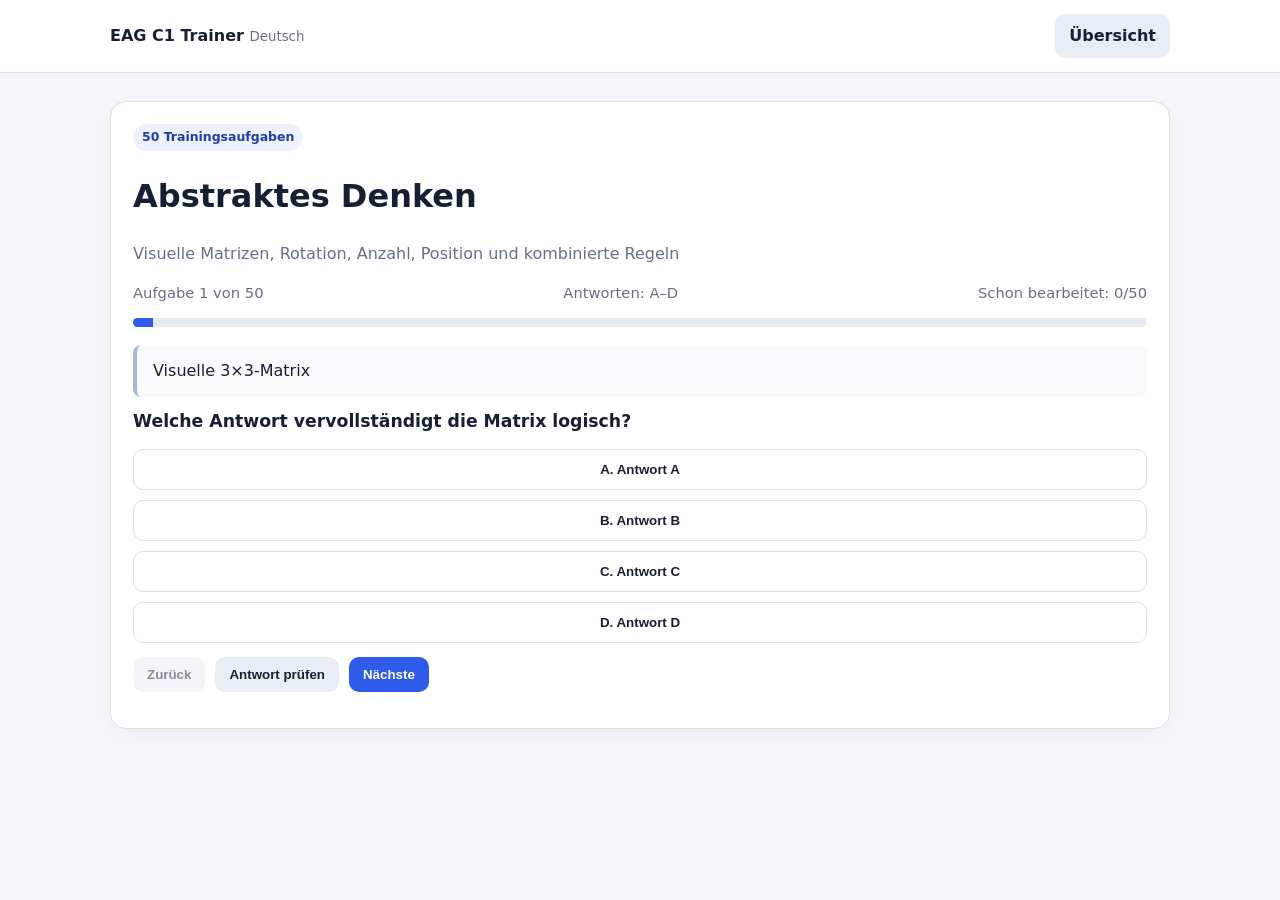
==== 01_abstraktes-denken.html @ 670ae776 "Add files via upload" ====
<!doctype html>
<html lang="de">
<head><meta charset="utf-8"><meta name="viewport" content="width=device-width,initial-scale=1">
<title>EAG C1 Training</title><link rel="stylesheet" href="style.css"></head>
<body data-module="abstract">
<header><div class="topbar"><div class="brand">EAG C1 Trainer <small>Deutsch</small></div><a class="btn secondary" href="index.html">Übersicht</a></div></header>
<main>
<div class="card">
  <span class="badge">50 Trainingsaufgaben</span>
  <h1 id="title"></h1><p id="subtitle" class="muted"></p>
  <div class="meta"><span id="count"></span><span>Antworten: A–D</span><span id="seenCount"></span></div>
  <div class="progress"><div id="bar"></div></div>
  <div class="question">
    <div id="context" class="context"></div>
    <div id="prompt" class="qtext"></div>
    <div id="options" class="options"></div>
    <div id="feedback"></div>
  </div>
  <div class="toolbar">
    <button id="prev" class="secondary">Zurück</button>
    <button id="check" class="secondary">Antwort prüfen</button>
    <button id="next" class="primary">Nächste</button>
  </div>
</div>
</main>
<script src="questions.js"></script><script src="trainer.js"></script>
</body></html>
---- style.css ----
:root{
  --bg:#f5f7fb; --panel:#fff; --text:#172033; --muted:#667085; --border:#dbe1ea;
  --accent:#2f5bea; --accent-dark:#1e3fa8; --good:#137a4b; --bad:#b63a3a; --warn:#8a6200;
}
*{box-sizing:border-box}
html{scroll-behavior:smooth}
body{margin:0;font-family:Inter,system-ui,-apple-system,BlinkMacSystemFont,"Segoe UI",Roboto,Arial,sans-serif;background:var(--bg);color:var(--text);line-height:1.5}
header{position:sticky;top:0;z-index:20;background:#fff;border-bottom:1px solid var(--border)}
.topbar{max-width:1100px;margin:auto;padding:14px 20px;display:flex;gap:16px;align-items:center;justify-content:space-between}
.brand{font-weight:850}.brand small{font-weight:500;color:var(--muted)}
.timer{font-variant-numeric:tabular-nums;font-weight:850;background:#eef2ff;padding:8px 12px;border-radius:10px}
main{max-width:1100px;margin:28px auto;padding:0 20px 70px}
.hero,.card{background:var(--panel);border:1px solid var(--border);border-radius:16px;padding:22px;box-shadow:0 6px 22px rgba(23,32,51,.04)}
.hero h1{margin:0 0 8px;font-size:clamp(1.6rem,3vw,2.35rem)}
.muted{color:var(--muted)}
.grid{display:grid;grid-template-columns:repeat(auto-fit,minmax(245px,1fr));gap:16px;margin-top:18px}
.tile{display:block;background:#fff;border:1px solid var(--border);border-radius:14px;padding:18px;text-decoration:none;color:inherit;transition:.15s}
.tile:hover{transform:translateY(-2px);border-color:#aeb8ca;box-shadow:0 8px 22px rgba(23,32,51,.06)}
.tile h2{font-size:1.05rem;margin:0 0 8px}
.badge{display:inline-block;border-radius:999px;padding:4px 9px;background:#eef2ff;color:var(--accent-dark);font-size:.78rem;font-weight:750}
.toolbar{display:flex;gap:10px;flex-wrap:wrap;align-items:center;margin:14px 0}
button,.btn{appearance:none;border:0;border-radius:10px;padding:10px 14px;font-weight:750;cursor:pointer;text-decoration:none;display:inline-flex;align-items:center;justify-content:center}
.primary{background:var(--accent);color:#fff}.secondary{background:#e9edf5;color:var(--text)}.danger{background:#feeaea;color:var(--bad)}
button:disabled{opacity:.5;cursor:not-allowed}
.progress{height:9px;background:#e6eaf1;border-radius:99px;overflow:hidden;margin:14px 0}.progress>div{height:100%;background:var(--accent)}
.meta{display:flex;justify-content:space-between;gap:12px;flex-wrap:wrap;color:var(--muted);font-size:.92rem}
.question{margin-top:18px}.qtext{font-size:1.08rem;font-weight:700;margin-bottom:14px}
.context{background:#f8fafc;border-left:4px solid #aab8d5;padding:14px 16px;border-radius:8px;margin:12px 0;white-space:pre-wrap}
.options{display:grid;gap:10px}
.option{width:100%;text-align:left;background:#fff;border:1px solid var(--border);padding:12px 14px;border-radius:10px;color:var(--text)}
.option:hover{border-color:#91a3cc;background:#fafbff}
.option.selected{border-color:var(--accent);background:#eef3ff}
.option.correct{border-color:var(--good);background:#ebf8f1}
.option.wrong{border-color:var(--bad);background:#fff0f0}
.feedback{margin-top:15px;padding:14px;border-radius:10px}.feedback.good{background:#ebf8f1;color:#0f603d}.feedback.bad{background:#fff0f0;color:#8b2f2f}
.pattern{font-size:2rem;letter-spacing:.28rem;text-align:center;padding:18px;background:#f8fafc;border-radius:12px;margin:10px 0;overflow:auto}
.matrix{display:grid;grid-template-columns:repeat(3,72px);gap:8px;justify-content:center;margin:16px 0}
.cell{height:72px;border:1px solid var(--border);border-radius:8px;background:#fff;display:flex;align-items:center;justify-content:center;font-size:1.7rem}
.tablewrap{overflow:auto}.data-table{border-collapse:collapse;width:100%;margin:12px 0}.data-table th,.data-table td{border:1px solid var(--border);padding:8px 10px;text-align:right}.data-table th:first-child,.data-table td:first-child{text-align:left}
.schedule{display:grid;grid-template-columns:90px 1fr;gap:5px;margin:12px 0}.slot{padding:8px;border:1px solid var(--border);background:#fff}.slot.busy{background:#eef0f5;color:#606b82}
.resultbox{padding:18px;background:#fff;border:1px solid var(--border);border-radius:14px;margin-top:18px}
.score{font-size:2.4rem;font-weight:900}
.notice{background:#fff8e6;border:1px solid #efd99c;color:#6f510f;padding:14px;border-radius:10px}
.section-nav{display:flex;gap:8px;flex-wrap:wrap;margin:16px 0}.section-pill{font-size:.82rem;padding:7px 10px;border-radius:999px;background:#edf0f5}.section-pill.active{background:var(--accent);color:#fff}
.exam-grid{display:grid;grid-template-columns:repeat(auto-fit,minmax(45px,1fr));gap:6px}.qnav{padding:8px;border-radius:8px;background:#edf0f5;text-align:center;cursor:pointer}.qnav.answered{background:#dfe8ff}.qnav.current{outline:2px solid var(--accent)}
footer{max-width:1100px;margin:0 auto;padding:0 20px 50px;color:var(--muted);font-size:.9rem}
@media(max-width:650px){.topbar{align-items:flex-start}.timer{font-size:.92rem}.matrix{grid-template-columns:repeat(3,60px)}.cell{height:60px}}


/* Assessment-center visual modules */
.visual-matrix{display:grid;grid-template-columns:repeat(3,minmax(82px,118px));gap:9px;justify-content:center;margin:8px auto;max-width:390px}
.visual-cell{aspect-ratio:1/1;border:2px solid #d7deea;border-radius:12px;background:#fff;display:flex;align-items:center;justify-content:center;padding:8px;box-shadow:0 2px 7px rgba(23,32,51,.04)}
.visual-cell svg{width:100%;height:100%}.questionmark{font-size:2.4rem;font-weight:900;color:#2f5bea}
.visual-option{min-height:92px;display:flex!important;align-items:center;gap:12px;text-align:center!important;position:relative}
.visual-option svg{width:72px;height:72px;margin:auto}.opt-letter{font-weight:900;background:#eef2ff;color:#2449b5;border-radius:8px;padding:5px 8px;align-self:flex-start}
.assessment-calendar{border:1px solid #dbe1ea;border-radius:12px;overflow:hidden;background:white;margin-bottom:14px}
.calendar-head{display:flex;justify-content:space-between;align-items:center;background:#eef3ff;padding:11px 13px;color:#203768}.calendar-head span{font-size:.82rem}
.cal-row{display:grid;grid-template-columns:110px 1fr;border-top:1px solid #e4e8ef;min-height:42px}.cal-time{padding:9px 12px;font-variant-numeric:tabular-nums;font-weight:750;border-right:1px solid #e4e8ef}.cal-event{padding:9px 12px}
.cal-row.free .cal-event{color:#137a4b;background:#f0fbf5}.cal-row.busy .cal-event{color:#4b5565;background:#f0f2f6}
.task-panel{display:grid;gap:8px}.task-title{font-weight:850;margin:4px 0}.task-card{background:#fff;border:1px solid #dbe1ea;border-radius:10px;padding:10px 12px}.task-card>div{display:flex;justify-content:space-between;gap:10px}.task-card small{display:block;color:#667085;margin-top:3px}.prio{font-size:.75rem;background:#fff3d8;color:#7b5400;border-radius:999px;padding:3px 7px;white-space:nowrap}
@media(max-width:600px){.visual-matrix{grid-template-columns:repeat(3,78px)}.cal-row{grid-template-columns:92px 1fr}.visual-option svg{width:58px;height:58px}}

.accuracy-table-wrap{max-height:500px;overflow:auto;border:1px solid var(--border);border-radius:10px;margin-top:12px}
.accuracy-table{font-size:.84rem;min-width:980px;margin:0}
.accuracy-table thead th{position:sticky;top:0;background:#eef2f7;z-index:2;text-align:left}
.accuracy-table td{text-align:left;white-space:nowrap}
.accuracy-table tbody tr:nth-child(even){background:#fafbfd}
.accuracy-table tbody tr:hover{background:#eef3ff}
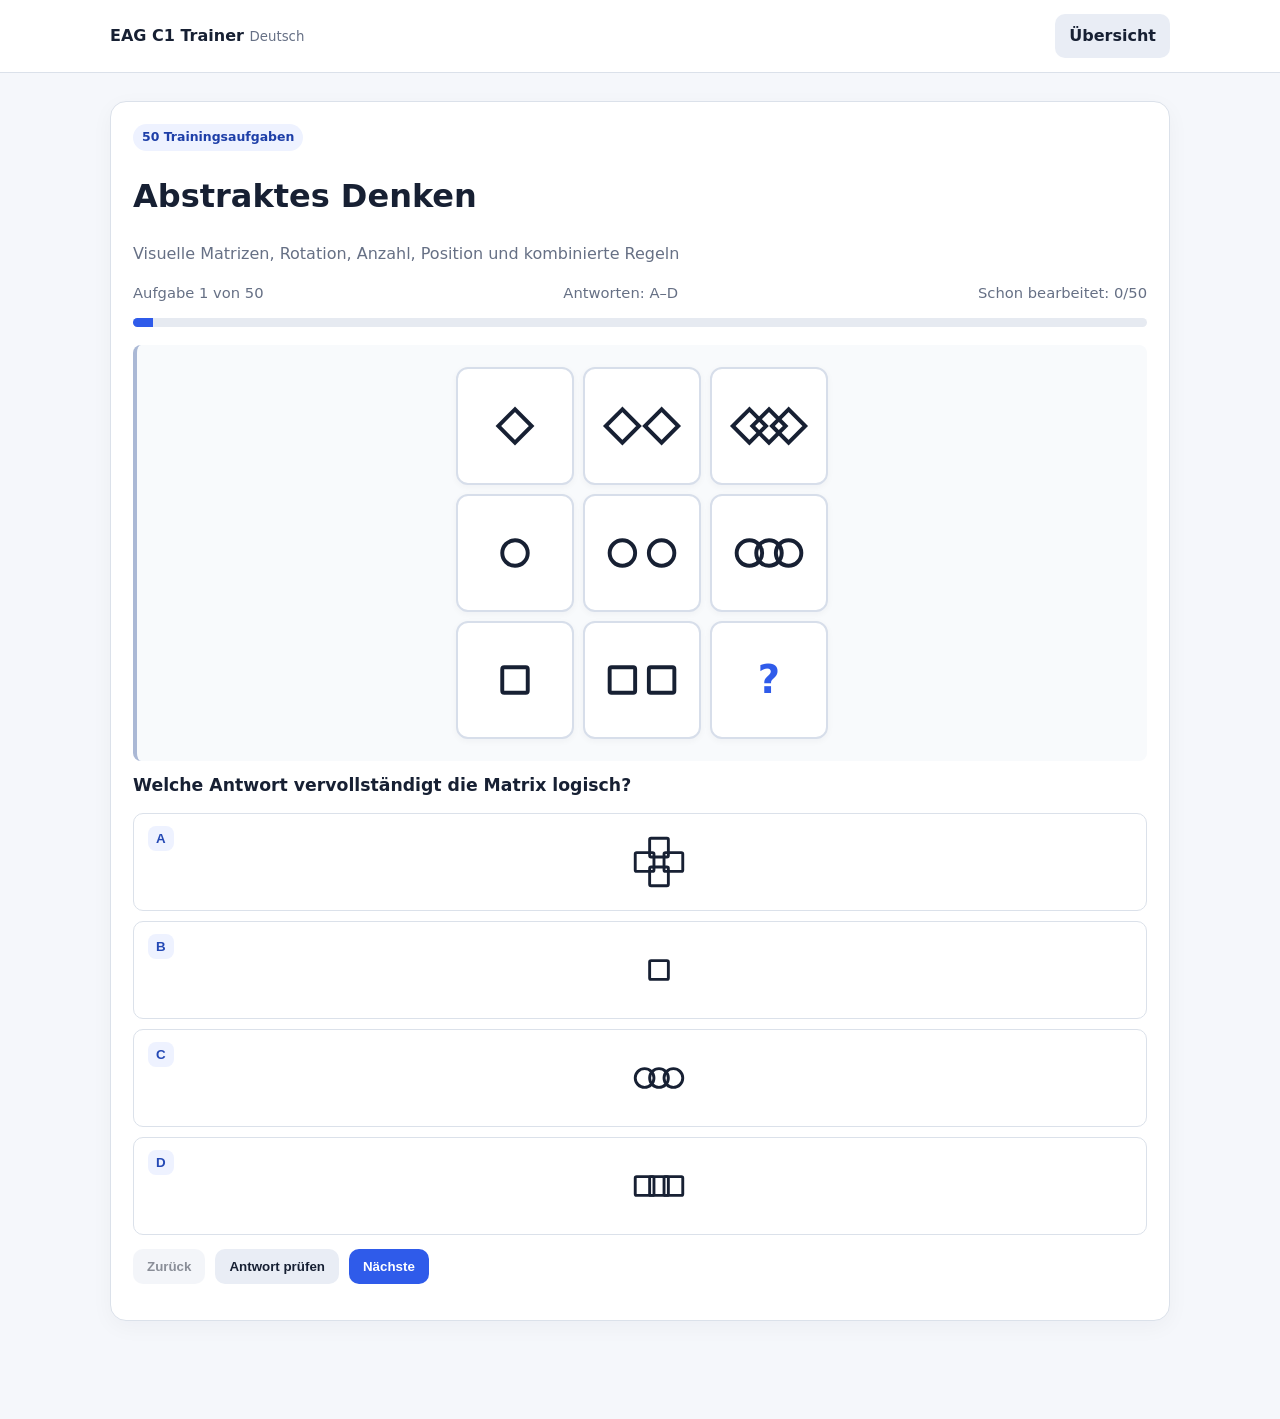
==== commit c892274c: "Add files via upload" ====
--- a/01_abstraktes-denken.html
+++ b/01_abstraktes-denken.html
@@ -1,7 +1,7 @@
 <!doctype html>
 <html lang="de">
 <head><meta charset="utf-8"><meta name="viewport" content="width=device-width,initial-scale=1">
-<title>EAG C1 Training</title><link rel="stylesheet" href="style.css"></head>
+<title>EAG C1 Training</title><link rel="stylesheet" href="style.css?v=4"></head>
 <body data-module="abstract">
 <header><div class="topbar"><div class="brand">EAG C1 Trainer <small>Deutsch</small></div><a class="btn secondary" href="index.html">Übersicht</a></div></header>
 <main>
@@ -23,5 +23,5 @@
   </div>
 </div>
 </main>
-<script src="questions.js"></script><script src="trainer.js"></script>
+<script src="questions.js?v=4"></script><script src="trainer.js?v=4"></script>
 </body></html>
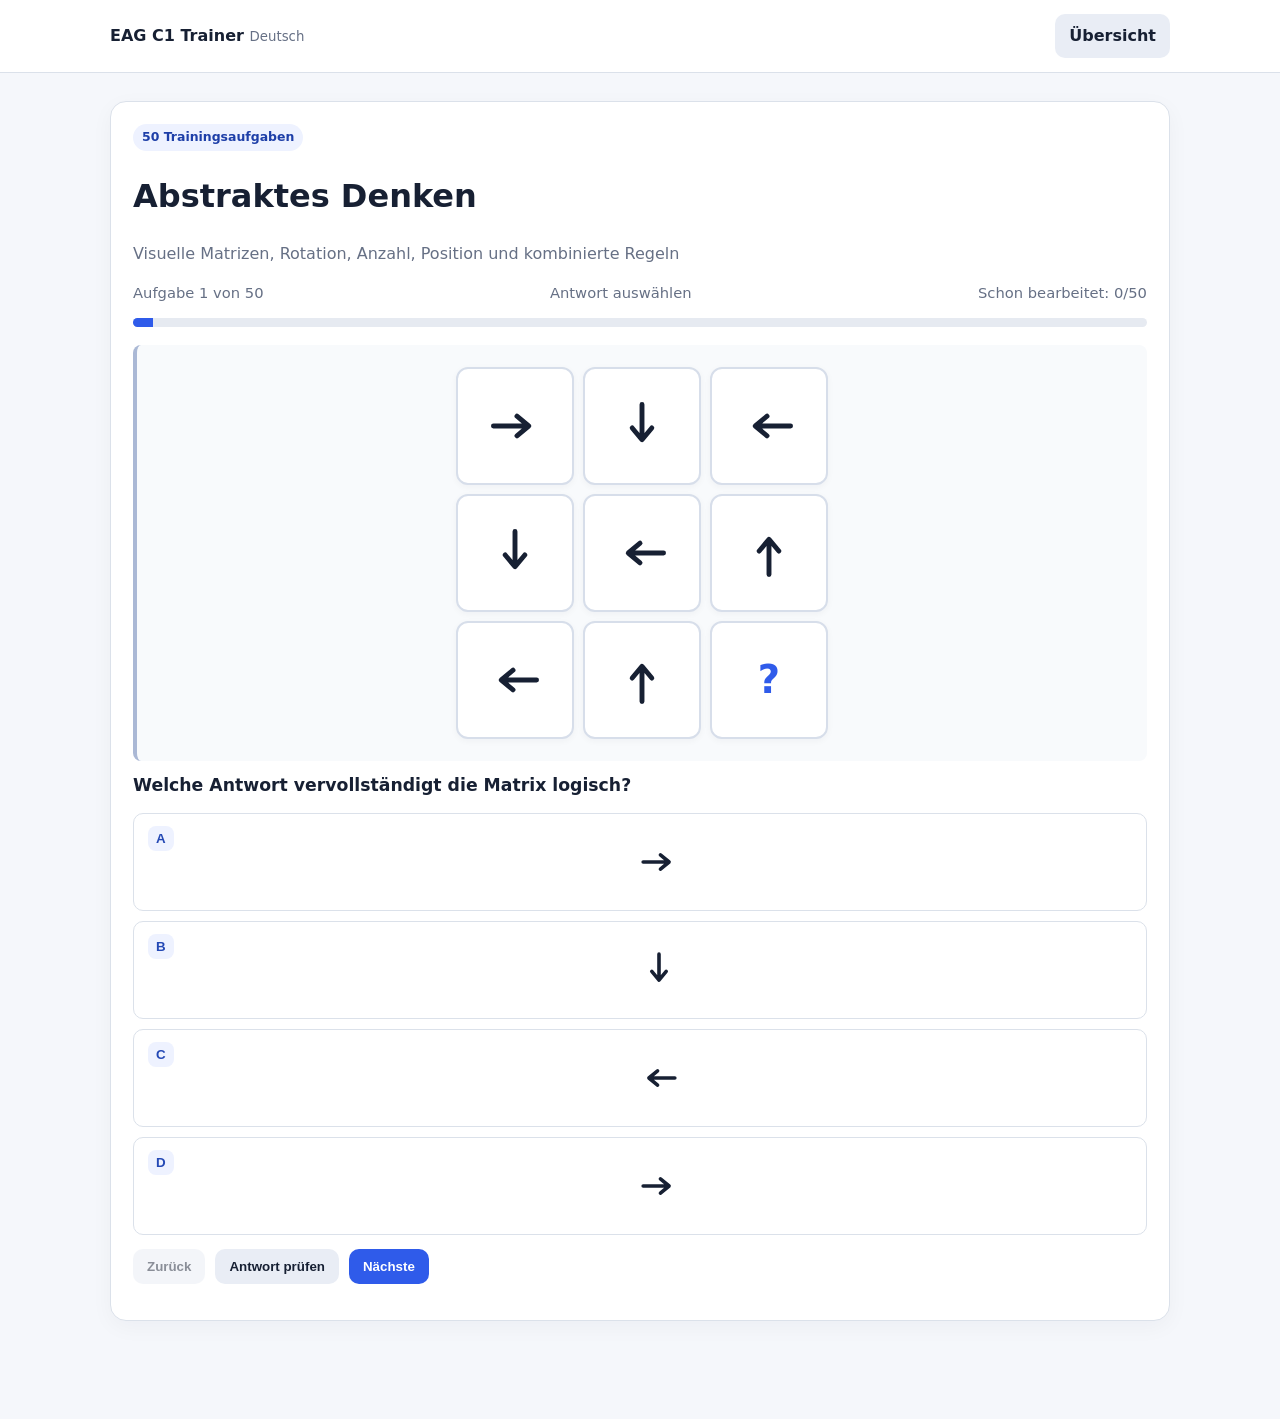
==== commit 70f068e5: "Add files via upload" ====
--- a/01_abstraktes-denken.html
+++ b/01_abstraktes-denken.html
@@ -1,14 +1,14 @@
 <!doctype html>
 <html lang="de">
 <head><meta charset="utf-8"><meta name="viewport" content="width=device-width,initial-scale=1">
-<title>EAG C1 Training</title><link rel="stylesheet" href="style.css?v=4"></head>
+<title>EAG C1 Training</title><link rel="stylesheet" href="style.css?v=5"></head>
 <body data-module="abstract">
 <header><div class="topbar"><div class="brand">EAG C1 Trainer <small>Deutsch</small></div><a class="btn secondary" href="index.html">Übersicht</a></div></header>
 <main>
 <div class="card">
   <span class="badge">50 Trainingsaufgaben</span>
   <h1 id="title"></h1><p id="subtitle" class="muted"></p>
-  <div class="meta"><span id="count"></span><span>Antworten: A–D</span><span id="seenCount"></span></div>
+  <div class="meta"><span id="count"></span><span>Antwort auswählen</span><span id="seenCount"></span></div>
   <div class="progress"><div id="bar"></div></div>
   <div class="question">
     <div id="context" class="context"></div>
@@ -23,5 +23,5 @@
   </div>
 </div>
 </main>
-<script src="questions.js?v=4"></script><script src="trainer.js?v=4"></script>
+<script src="questions.js?v=5"></script><script src="trainer.js?v=5"></script>
 </body></html>
--- a/style.css
+++ b/style.css
@@ -67,3 +67,5 @@
 .accuracy-table td{text-align:left;white-space:nowrap}
 .accuracy-table tbody tr:nth-child(even){background:#fafbfd}
 .accuracy-table tbody tr:hover{background:#eef3ff}
+
+.accuracy-reference{background:#eef3ff;border:1px solid #c9d7ff;border-radius:10px;padding:12px 14px;margin-bottom:12px}.ref-grid{display:grid;grid-template-columns:max-content 1fr max-content 1fr;gap:5px 10px;margin-top:8px;font-size:.88rem}.ref-grid span{color:var(--muted)}.ref-grid b{font-family:ui-monospace,SFMono-Regular,Menlo,monospace}@media(max-width:700px){.ref-grid{grid-template-columns:max-content 1fr}}
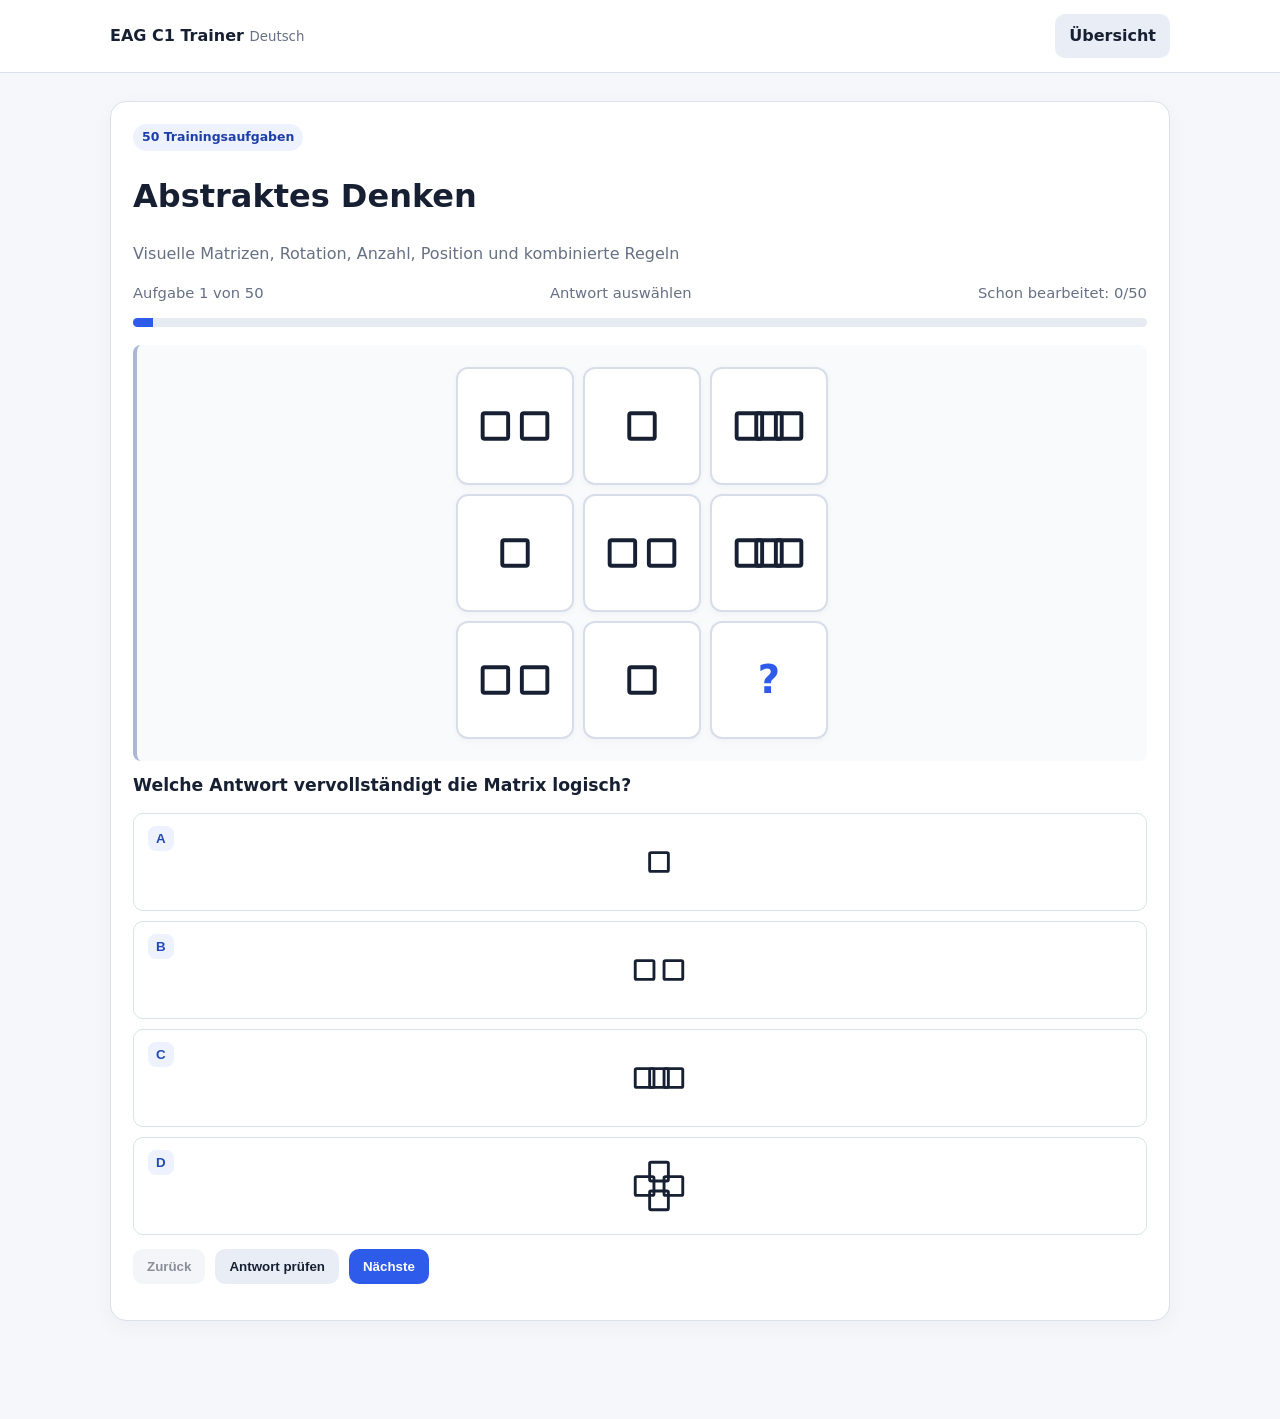
==== commit f5ae8551: "Fehler in Trainer, Prüfung und Aufgabendaten beheben (v6) - Kontrolle & Genauigkeit: Aufgaben 41 und" ====
--- a/01_abstraktes-denken.html
+++ b/01_abstraktes-denken.html
@@ -1,7 +1,7 @@
 <!doctype html>
 <html lang="de">
 <head><meta charset="utf-8"><meta name="viewport" content="width=device-width,initial-scale=1">
-<title>EAG C1 Training</title><link rel="stylesheet" href="style.css?v=5"></head>
+<title>EAG C1 Training</title><link rel="stylesheet" href="style.css?v=6"></head>
 <body data-module="abstract">
 <header><div class="topbar"><div class="brand">EAG C1 Trainer <small>Deutsch</small></div><a class="btn secondary" href="index.html">Übersicht</a></div></header>
 <main>
@@ -23,5 +23,5 @@
   </div>
 </div>
 </main>
-<script src="questions.js?v=5"></script><script src="trainer.js?v=5"></script>
+<script src="questions.js?v=6"></script><script src="trainer.js?v=6"></script>
 </body></html>
--- a/style.css
+++ b/style.css
@@ -28,7 +28,7 @@
 .question{margin-top:18px}.qtext{font-size:1.08rem;font-weight:700;margin-bottom:14px}
 .context{background:#f8fafc;border-left:4px solid #aab8d5;padding:14px 16px;border-radius:8px;margin:12px 0;white-space:pre-wrap}
 .options{display:grid;gap:10px}
-.option{width:100%;text-align:left;background:#fff;border:1px solid var(--border);padding:12px 14px;border-radius:10px;color:var(--text)}
+.option{width:100%;text-align:left;justify-content:flex-start;background:#fff;border:1px solid var(--border);padding:12px 14px;border-radius:10px;color:var(--text)}
 .option:hover{border-color:#91a3cc;background:#fafbff}
 .option.selected{border-color:var(--accent);background:#eef3ff}
 .option.correct{border-color:var(--good);background:#ebf8f1}
